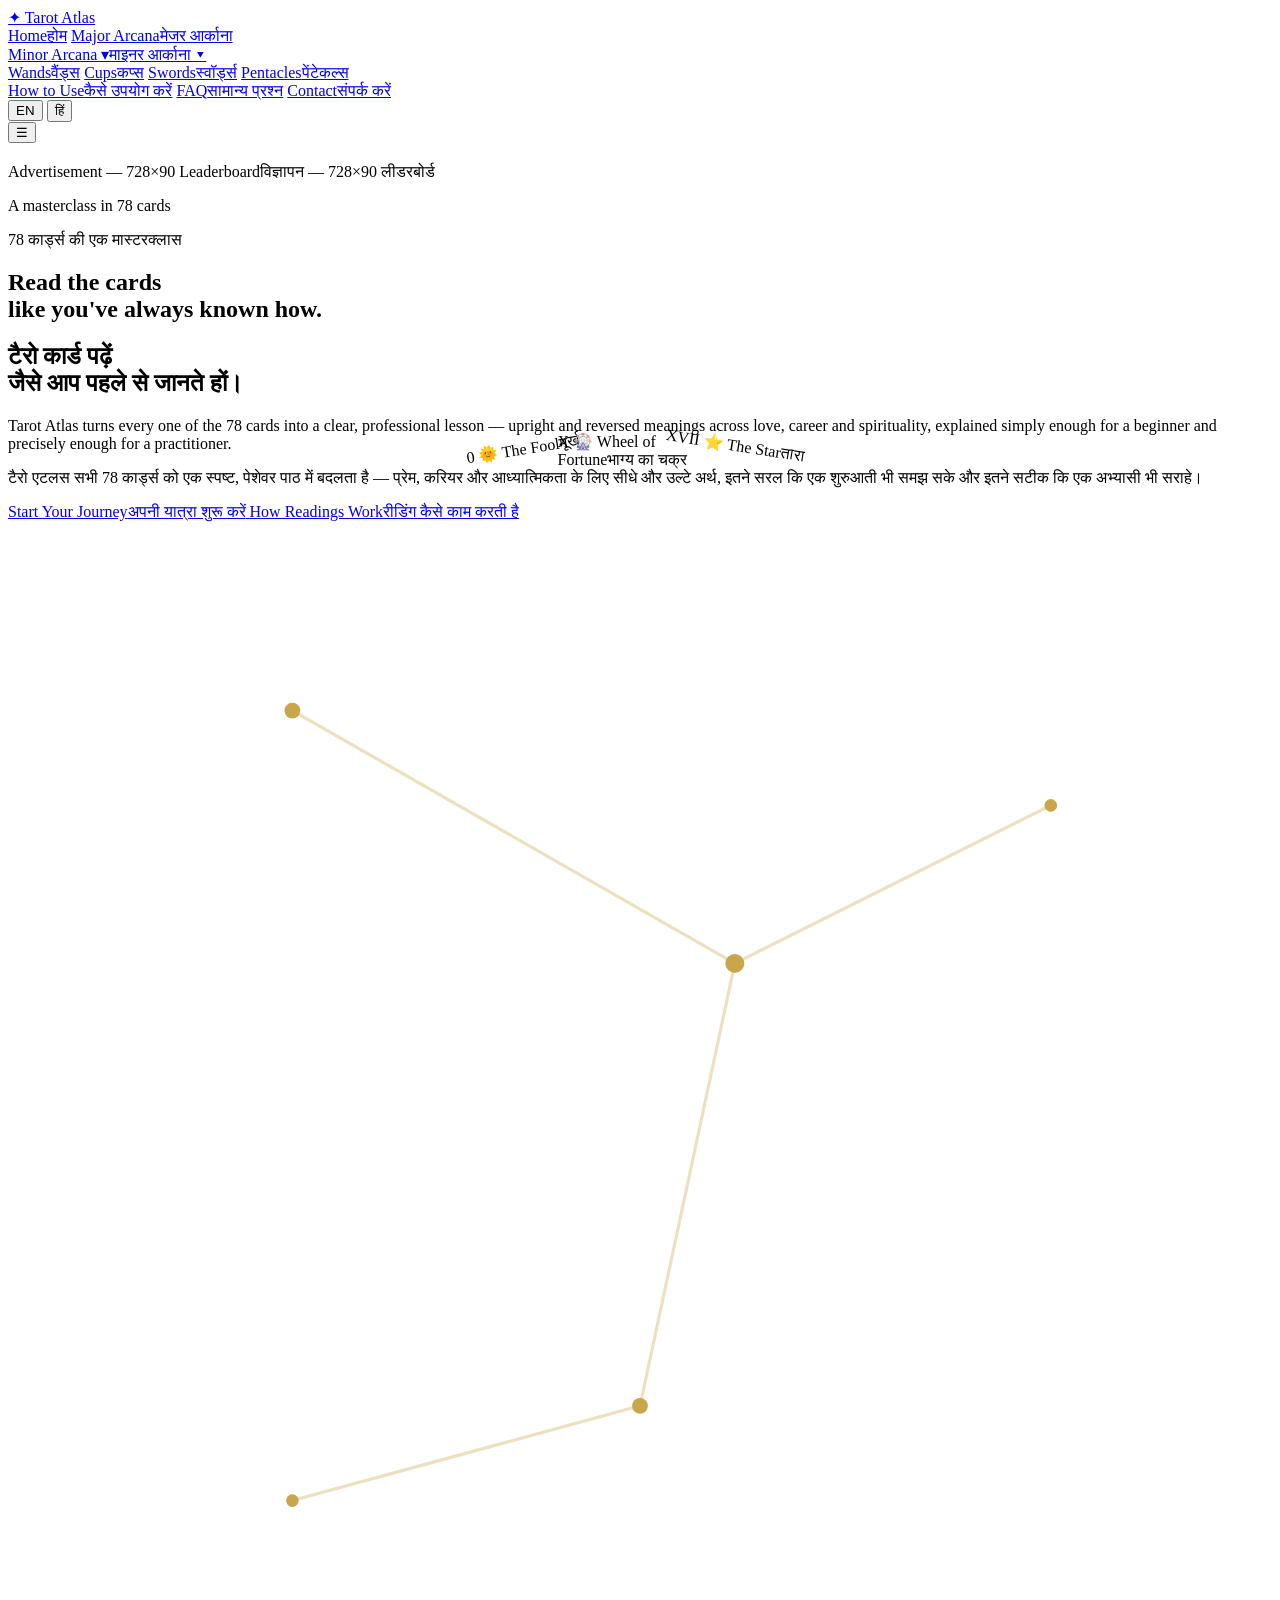
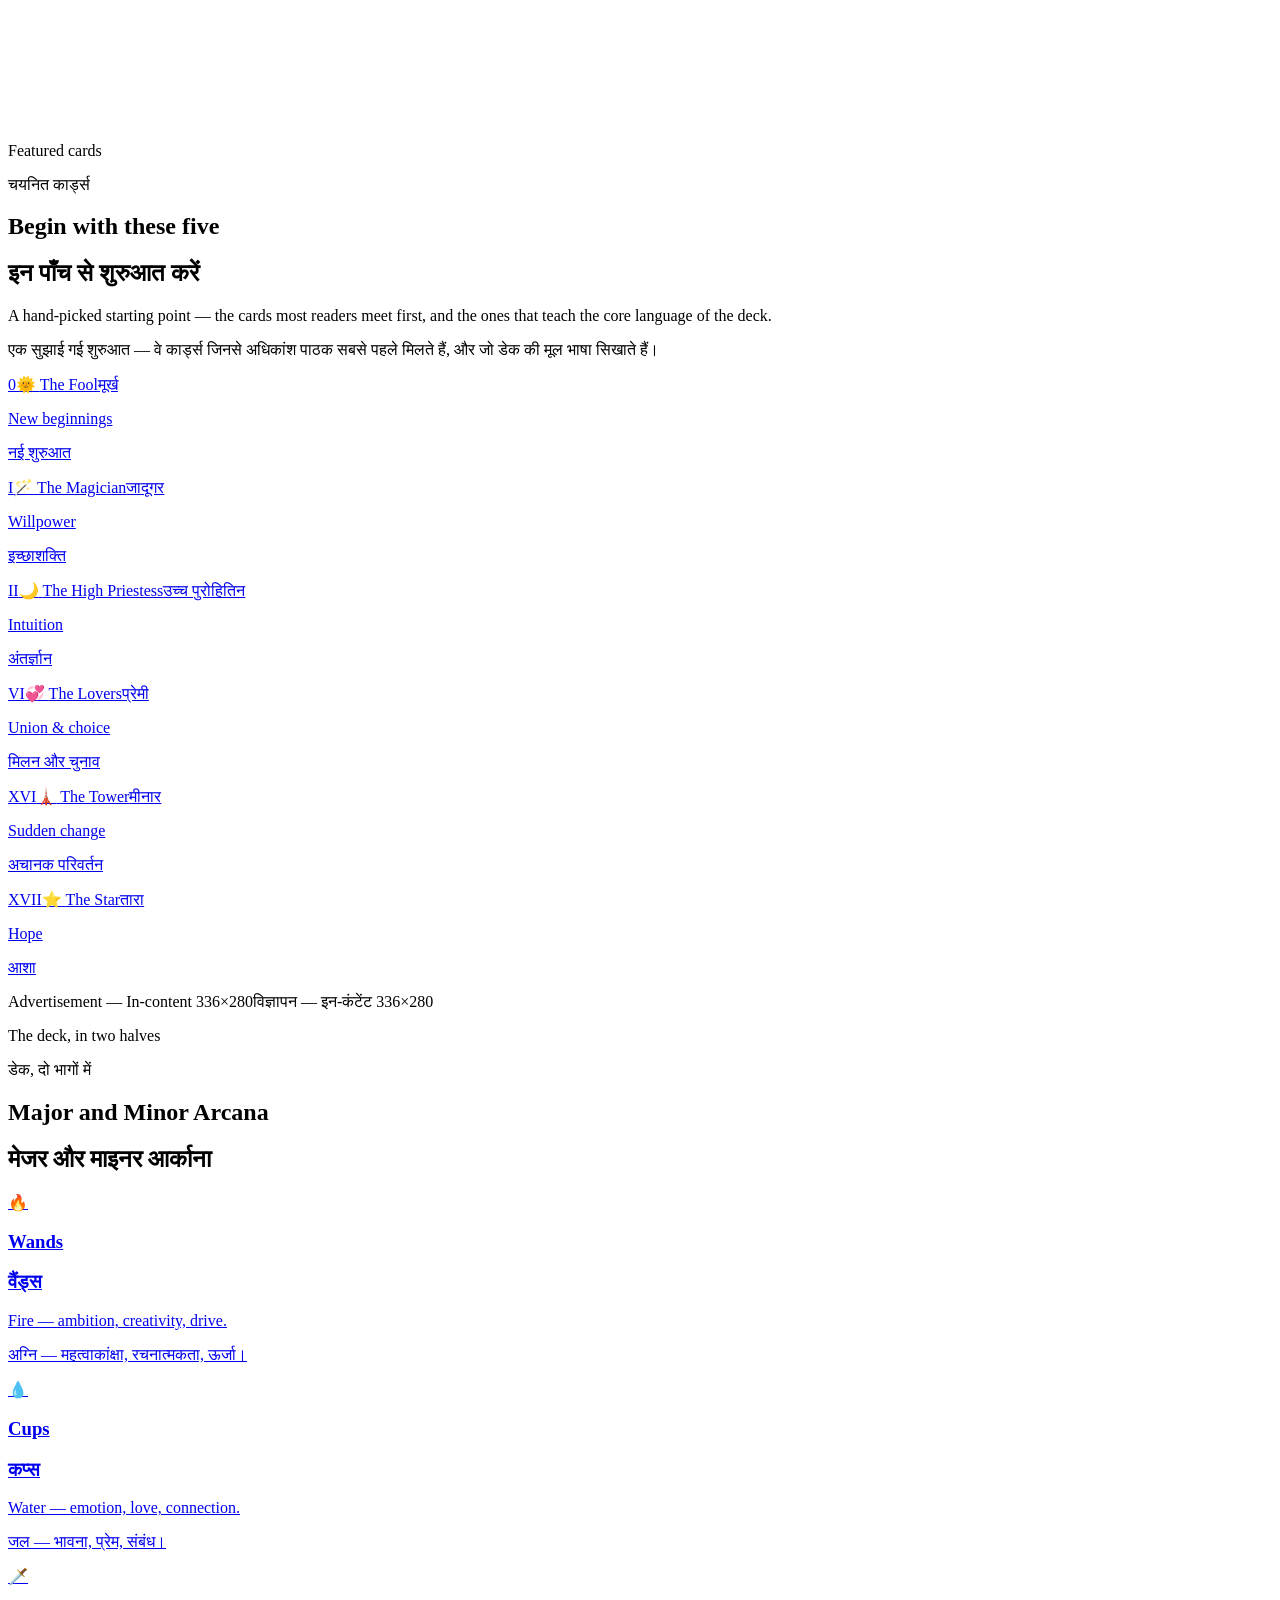
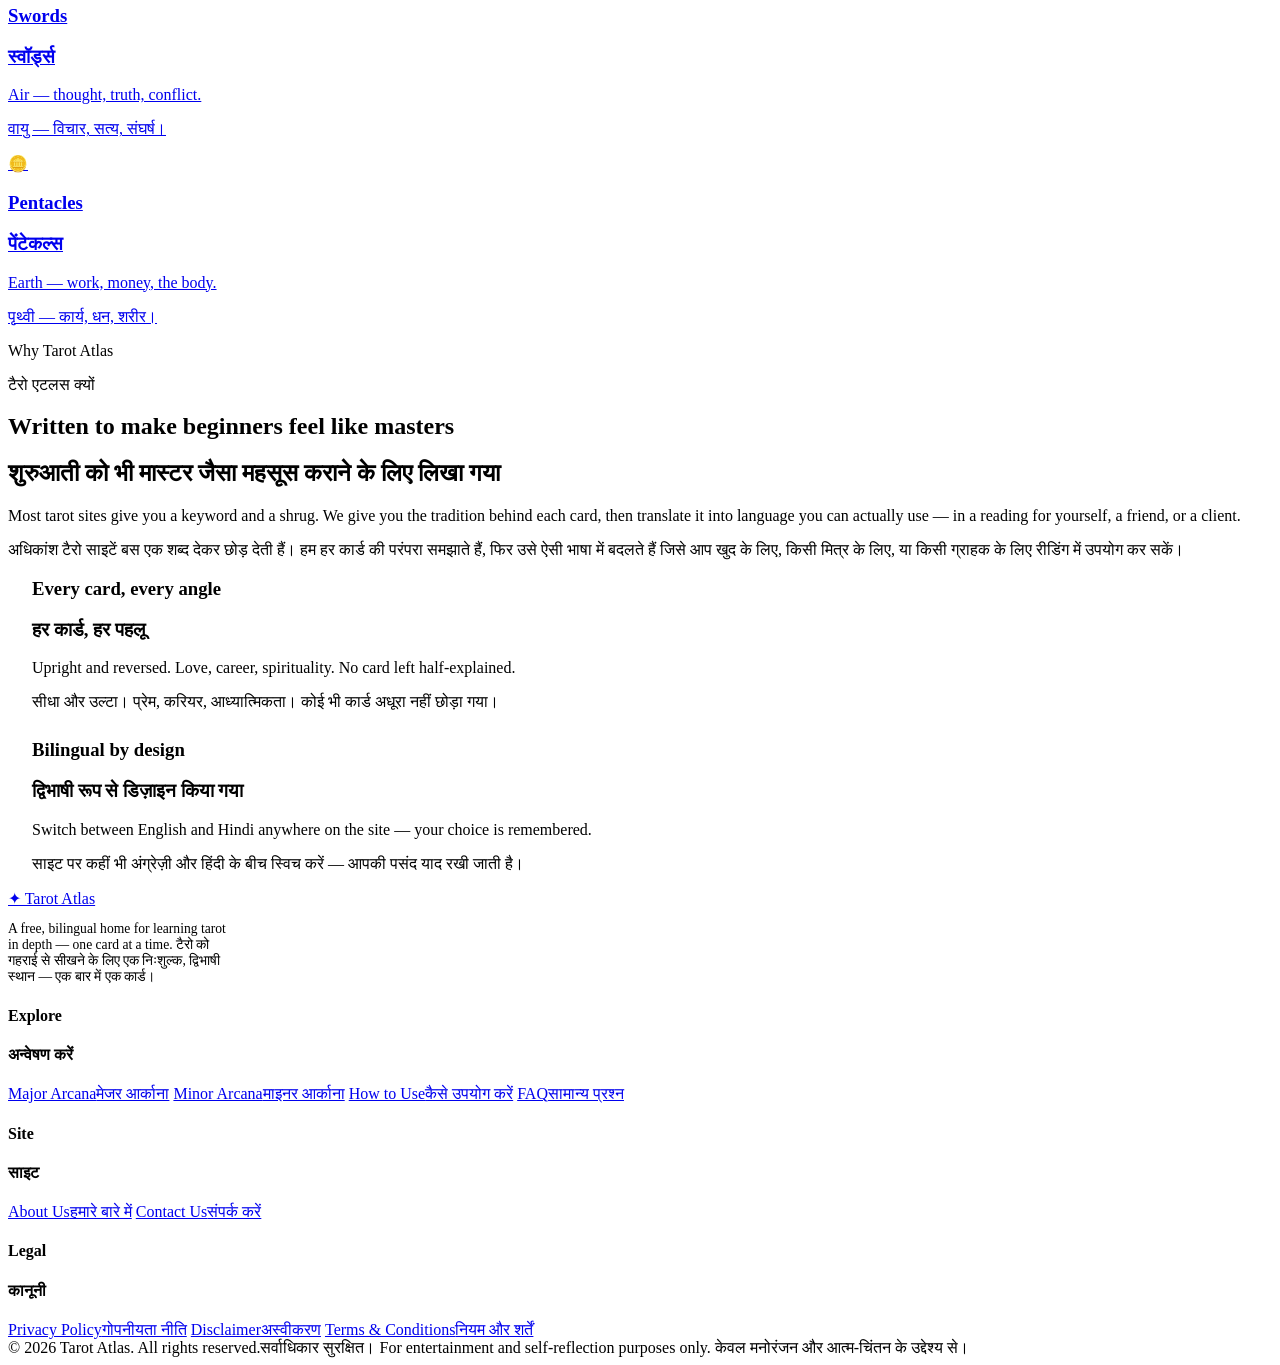
==== index.html @ 50f094c4 "Add files via upload" ====
<!DOCTYPE html>
<html lang="en">
<head>
<meta charset="UTF-8">
<meta name="viewport" content="width=device-width, initial-scale=1.0">
<title>Tarot Atlas — Learn Tarot Card Meanings, Upright &amp; Reversed | टैरो सीखें</title>
<meta name="description" content="Learn all 78 tarot cards with clear, masterclass-level meanings — upright, reversed, love, career and spirituality. Free bilingual tarot guide in English and Hindi. सभी 78 टैरो कार्ड के अर्थ हिंदी और अंग्रेज़ी में सीखें।">
<link rel="canonical" href="https://example.com/">
<meta property="og:title" content="Tarot Atlas — Learn Tarot the Masterclass Way">
<meta property="og:description" content="A free, bilingual (English/Hindi) home for learning all 78 tarot cards in depth.">
<meta property="og:type" content="website">
<link rel="stylesheet" href="css/style.css">
</head>
<body>

<header class="site-header">
  <div class="nav-row">
    <a href="index.html" class="brand"><span class="mark">✦</span> Tarot Atlas</a>
    <nav class="nav-links" id="navLinks">
      <a href="index.html" class="active" lang-en>Home</a><a href="index.html" class="active" lang-hi>होम</a>
      <a href="major-arcana.html" lang-en>Major Arcana</a><a href="major-arcana.html" lang-hi>मेजर आर्काना</a>
      <div class="dropdown">
        <a href="minor-arcana.html" lang-en>Minor Arcana ▾</a><a href="minor-arcana.html" lang-hi>माइनर आर्काना ▾</a>
        <div class="dropdown-menu">
          <a href="minor-arcana/wands.html" lang-en>Wands</a><a href="minor-arcana/wands.html" lang-hi>वैंड्स</a>
          <a href="minor-arcana/cups.html" lang-en>Cups</a><a href="minor-arcana/cups.html" lang-hi>कप्स</a>
          <a href="minor-arcana/swords.html" lang-en>Swords</a><a href="minor-arcana/swords.html" lang-hi>स्वॉर्ड्स</a>
          <a href="minor-arcana/pentacles.html" lang-en>Pentacles</a><a href="minor-arcana/pentacles.html" lang-hi>पेंटेकल्स</a>
        </div>
      </div>
      <a href="how-to-use.html" lang-en>How to Use</a><a href="how-to-use.html" lang-hi>कैसे उपयोग करें</a>
      <a href="faq.html" lang-en>FAQ</a><a href="faq.html" lang-hi>सामान्य प्रश्न</a>
      <a href="contact.html" lang-en>Contact</a><a href="contact.html" lang-hi>संपर्क करें</a>
      <div class="lang-switch">
        <button data-lang="en" type="button">EN</button>
        <button data-lang="hi" type="button">हिं</button>
      </div>
    </nav>
    <button class="hamburger" aria-label="Toggle menu" aria-expanded="false">☰</button>
  </div>
</header>

<div class="ad-slot leaderboard container" style="margin-top:20px;" aria-hidden="true">
  <span lang-en>Advertisement — 728×90 Leaderboard</span><span lang-hi>विज्ञापन — 728×90 लीडरबोर्ड</span>
</div>

<section class="hero">
  <div class="container hero-grid">
    <div>
      <p class="hero-eyebrow" lang-en>A masterclass in 78 cards</p>
      <p class="hero-eyebrow" lang-hi>78 कार्ड्स की एक मास्टरक्लास</p>
      <h1 lang-en>Read the cards<br>like you've <span class="accent">always known how.</span></h1>
      <h1 lang-hi>टैरो कार्ड पढ़ें<br><span class="accent">जैसे आप पहले से जानते हों।</span></h1>
      <p class="hero-lede" lang-en>Tarot Atlas turns every one of the 78 cards into a clear, professional lesson — upright and reversed meanings across love, career and spirituality, explained simply enough for a beginner and precisely enough for a practitioner.</p>
      <p class="hero-lede" lang-hi>टैरो एटलस सभी 78 कार्ड्स को एक स्पष्ट, पेशेवर पाठ में बदलता है — प्रेम, करियर और आध्यात्मिकता के लिए सीधे और उल्टे अर्थ, इतने सरल कि एक शुरुआती भी समझ सके और इतने सटीक कि एक अभ्यासी भी सराहे।</p>
      <div class="hero-cta-row">
        <a href="major-arcana.html" class="btn btn-solid">
          <span lang-en>Start Your Journey</span><span lang-hi>अपनी यात्रा शुरू करें</span>
        </a>
        <a href="how-to-use.html" class="btn">
          <span lang-en>How Readings Work</span><span lang-hi>रीडिंग कैसे काम करती है</span>
        </a>
      </div>
    </div>
    <div class="hero-card-fan">
      <svg viewBox="0 0 400 380" width="100%" height="100%" aria-hidden="true">
        <g stroke="#C9A64B" stroke-opacity="0.35" fill="none">
          <line x1="90" y1="60" x2="230" y2="140"/>
          <line x1="230" y1="140" x2="330" y2="90"/>
          <line x1="230" y1="140" x2="200" y2="280"/>
          <line x1="200" y1="280" x2="90" y2="310"/>
        </g>
        <g fill="#C9A64B">
          <circle cx="90" cy="60" r="2.5"/><circle cx="230" cy="140" r="3"/>
          <circle cx="330" cy="90" r="2"/><circle cx="200" cy="280" r="2.5"/>
          <circle cx="90" cy="310" r="2"/>
        </g>
      </svg>
      <div style="position:absolute; inset:0; display:flex; align-items:center; justify-content:center; gap:-20px;">
        <div class="tarot-card" style="width:150px; transform:rotate(-9deg) translateX(28px); z-index:1;">
          <span class="cardnum">0</span>
          <span class="glyph">🌞</span>
          <span class="cardname" lang-en>The Fool</span><span class="cardname" lang-hi>मूर्ख</span>
        </div>
        <div class="tarot-card" style="width:165px; z-index:2; margin: 0 -30px;">
          <span class="cardnum">X</span>
          <span class="glyph">🎡</span>
          <span class="cardname" lang-en>Wheel of Fortune</span><span class="cardname" lang-hi>भाग्य का चक्र</span>
        </div>
        <div class="tarot-card" style="width:150px; transform:rotate(9deg) translateX(-28px); z-index:1;">
          <span class="cardnum">XVII</span>
          <span class="glyph">⭐</span>
          <span class="cardname" lang-en>The Star</span><span class="cardname" lang-hi>तारा</span>
        </div>
      </div>
    </div>
  </div>
</section>

<section class="section container">
  <div class="section-head">
    <p class="eyebrow" lang-en>Featured cards</p><p class="eyebrow" lang-hi>चयनित कार्ड्स</p>
    <h2 lang-en>Begin with these five</h2>
    <h2 lang-hi>इन पाँच से शुरुआत करें</h2>
    <p lang-en>A hand-picked starting point — the cards most readers meet first, and the ones that teach the core language of the deck.</p>
    <p lang-hi>एक सुझाई गई शुरुआत — वे कार्ड्स जिनसे अधिकांश पाठक सबसे पहले मिलते हैं, और जो डेक की मूल भाषा सिखाते हैं।</p>
  </div>
  <div class="card-grid">
    <a href="major-arcana/the-fool.html" class="card-tile">
      <div class="tarot-card"><span class="cardnum">0</span><span class="glyph">🌞</span>
        <span class="cardname" lang-en>The Fool</span><span class="cardname" lang-hi>मूर्ख</span></div>
      <p class="tile-caption" lang-en>New beginnings</p><p class="tile-caption" lang-hi>नई शुरुआत</p>
    </a>
    <a href="major-arcana/the-magician.html" class="card-tile">
      <div class="tarot-card"><span class="cardnum">I</span><span class="glyph">🪄</span>
        <span class="cardname" lang-en>The Magician</span><span class="cardname" lang-hi>जादूगर</span></div>
      <p class="tile-caption" lang-en>Willpower</p><p class="tile-caption" lang-hi>इच्छाशक्ति</p>
    </a>
    <a href="major-arcana/the-high-priestess.html" class="card-tile">
      <div class="tarot-card"><span class="cardnum">II</span><span class="glyph">🌙</span>
        <span class="cardname" lang-en>The High Priestess</span><span class="cardname" lang-hi>उच्च पुरोहितिन</span></div>
      <p class="tile-caption" lang-en>Intuition</p><p class="tile-caption" lang-hi>अंतर्ज्ञान</p>
    </a>
    <a href="major-arcana/the-lovers.html" class="card-tile">
      <div class="tarot-card"><span class="cardnum">VI</span><span class="glyph">💞</span>
        <span class="cardname" lang-en>The Lovers</span><span class="cardname" lang-hi>प्रेमी</span></div>
      <p class="tile-caption" lang-en>Union &amp; choice</p><p class="tile-caption" lang-hi>मिलन और चुनाव</p>
    </a>
    <a href="major-arcana/the-tower.html" class="card-tile">
      <div class="tarot-card"><span class="cardnum">XVI</span><span class="glyph">🗼</span>
        <span class="cardname" lang-en>The Tower</span><span class="cardname" lang-hi>मीनार</span></div>
      <p class="tile-caption" lang-en>Sudden change</p><p class="tile-caption" lang-hi>अचानक परिवर्तन</p>
    </a>
    <a href="major-arcana/the-star.html" class="card-tile">
      <div class="tarot-card"><span class="cardnum">XVII</span><span class="glyph">⭐</span>
        <span class="cardname" lang-en>The Star</span><span class="cardname" lang-hi>तारा</span></div>
      <p class="tile-caption" lang-en>Hope</p><p class="tile-caption" lang-hi>आशा</p>
    </a>
  </div>
</section>

<div class="ad-slot in-content container" aria-hidden="true">
  <span lang-en>Advertisement — In-content 336×280</span><span lang-hi>विज्ञापन — इन-कंटेंट 336×280</span>
</div>

<section class="section container">
  <div class="section-head">
    <p class="eyebrow" lang-en>The deck, in two halves</p><p class="eyebrow" lang-hi>डेक, दो भागों में</p>
    <h2 lang-en>Major and Minor Arcana</h2>
    <h2 lang-hi>मेजर और माइनर आर्काना</h2>
  </div>
  <div class="suit-grid">
    <a class="suit-panel" href="minor-arcana/wands.html">
      <div class="suit-glyph">🔥</div>
      <h3 lang-en>Wands</h3><h3 lang-hi>वैंड्स</h3>
      <p lang-en>Fire — ambition, creativity, drive.</p><p lang-hi>अग्नि — महत्वाकांक्षा, रचनात्मकता, ऊर्जा।</p>
    </a>
    <a class="suit-panel" href="minor-arcana/cups.html">
      <div class="suit-glyph">💧</div>
      <h3 lang-en>Cups</h3><h3 lang-hi>कप्स</h3>
      <p lang-en>Water — emotion, love, connection.</p><p lang-hi>जल — भावना, प्रेम, संबंध।</p>
    </a>
    <a class="suit-panel" href="minor-arcana/swords.html">
      <div class="suit-glyph">🗡️</div>
      <h3 lang-en>Swords</h3><h3 lang-hi>स्वॉर्ड्स</h3>
      <p lang-en>Air — thought, truth, conflict.</p><p lang-hi>वायु — विचार, सत्य, संघर्ष।</p>
    </a>
    <a class="suit-panel" href="minor-arcana/pentacles.html">
      <div class="suit-glyph">🪙</div>
      <h3 lang-en>Pentacles</h3><h3 lang-hi>पेंटेकल्स</h3>
      <p lang-en>Earth — work, money, the body.</p><p lang-hi>पृथ्वी — कार्य, धन, शरीर।</p>
    </a>
  </div>
</section>

<section class="section container" style="border-top:1px solid var(--line-hair);">
  <div class="hero-grid" style="grid-template-columns: 1fr 1fr; align-items:start; gap:60px;">
    <div>
      <p class="eyebrow" lang-en>Why Tarot Atlas</p><p class="eyebrow" lang-hi>टैरो एटलस क्यों</p>
      <h2 lang-en>Written to make beginners feel like masters</h2>
      <h2 lang-hi>शुरुआती को भी मास्टर जैसा महसूस कराने के लिए लिखा गया</h2>
      <p lang-en>Most tarot sites give you a keyword and a shrug. We give you the tradition behind each card, then translate it into language you can actually use — in a reading for yourself, a friend, or a client.</p>
      <p lang-hi>अधिकांश टैरो साइटें बस एक शब्द देकर छोड़ देती हैं। हम हर कार्ड की परंपरा समझाते हैं, फिर उसे ऐसी भाषा में बदलते हैं जिसे आप खुद के लिए, किसी मित्र के लिए, या किसी ग्राहक के लिए रीडिंग में उपयोग कर सकें।</p>
    </div>
    <div>
      <div style="border-left:1px solid var(--line-hair-bright); padding-left:24px; margin-bottom:28px;">
        <h3 lang-en>Every card, every angle</h3><h3 lang-hi>हर कार्ड, हर पहलू</h3>
        <p lang-en>Upright and reversed. Love, career, spirituality. No card left half-explained.</p>
        <p lang-hi>सीधा और उल्टा। प्रेम, करियर, आध्यात्मिकता। कोई भी कार्ड अधूरा नहीं छोड़ा गया।</p>
      </div>
      <div style="border-left:1px solid var(--line-hair-bright); padding-left:24px;">
        <h3 lang-en>Bilingual by design</h3><h3 lang-hi>द्विभाषी रूप से डिज़ाइन किया गया</h3>
        <p lang-en>Switch between English and Hindi anywhere on the site — your choice is remembered.</p>
        <p lang-hi>साइट पर कहीं भी अंग्रेज़ी और हिंदी के बीच स्विच करें — आपकी पसंद याद रखी जाती है।</p>
      </div>
    </div>
  </div>
</section>

<footer class="site-footer">
  <div class="container">
    <div class="footer-grid">
      <div class="footer-col">
        <a href="index.html" class="brand" style="margin-bottom:14px;"><span class="mark">✦</span> Tarot Atlas</a>
        <p style="font-size:0.85rem; max-width:34ch;">
          <span lang-en>A free, bilingual home for learning tarot in depth — one card at a time.</span>
          <span lang-hi>टैरो को गहराई से सीखने के लिए एक निःशुल्क, द्विभाषी स्थान — एक बार में एक कार्ड।</span>
        </p>
      </div>
      <div class="footer-col">
        <h4 lang-en>Explore</h4><h4 lang-hi>अन्वेषण करें</h4>
        <a href="major-arcana.html" lang-en>Major Arcana</a><a href="major-arcana.html" lang-hi>मेजर आर्काना</a>
        <a href="minor-arcana.html" lang-en>Minor Arcana</a><a href="minor-arcana.html" lang-hi>माइनर आर्काना</a>
        <a href="how-to-use.html" lang-en>How to Use</a><a href="how-to-use.html" lang-hi>कैसे उपयोग करें</a>
        <a href="faq.html" lang-en>FAQ</a><a href="faq.html" lang-hi>सामान्य प्रश्न</a>
      </div>
      <div class="footer-col">
        <h4 lang-en>Site</h4><h4 lang-hi>साइट</h4>
        <a href="about.html" lang-en>About Us</a><a href="about.html" lang-hi>हमारे बारे में</a>
        <a href="contact.html" lang-en>Contact Us</a><a href="contact.html" lang-hi>संपर्क करें</a>
      </div>
      <div class="footer-col">
        <h4 lang-en>Legal</h4><h4 lang-hi>कानूनी</h4>
        <a href="privacy-policy.html" lang-en>Privacy Policy</a><a href="privacy-policy.html" lang-hi>गोपनीयता नीति</a>
        <a href="disclaimer.html" lang-en>Disclaimer</a><a href="disclaimer.html" lang-hi>अस्वीकरण</a>
        <a href="terms.html" lang-en>Terms &amp; Conditions</a><a href="terms.html" lang-hi>नियम और शर्तें</a>
      </div>
    </div>
    <div class="footer-bottom">
      <span>© 2026 Tarot Atlas. <span lang-en>All rights reserved.</span><span lang-hi>सर्वाधिकार सुरक्षित।</span></span>
      <span lang-en>For entertainment and self-reflection purposes only.</span>
      <span lang-hi>केवल मनोरंजन और आत्म-चिंतन के उद्देश्य से।</span>
    </div>
  </div>
</footer>

<script src="js/script.js"></script>
</body>
</html>
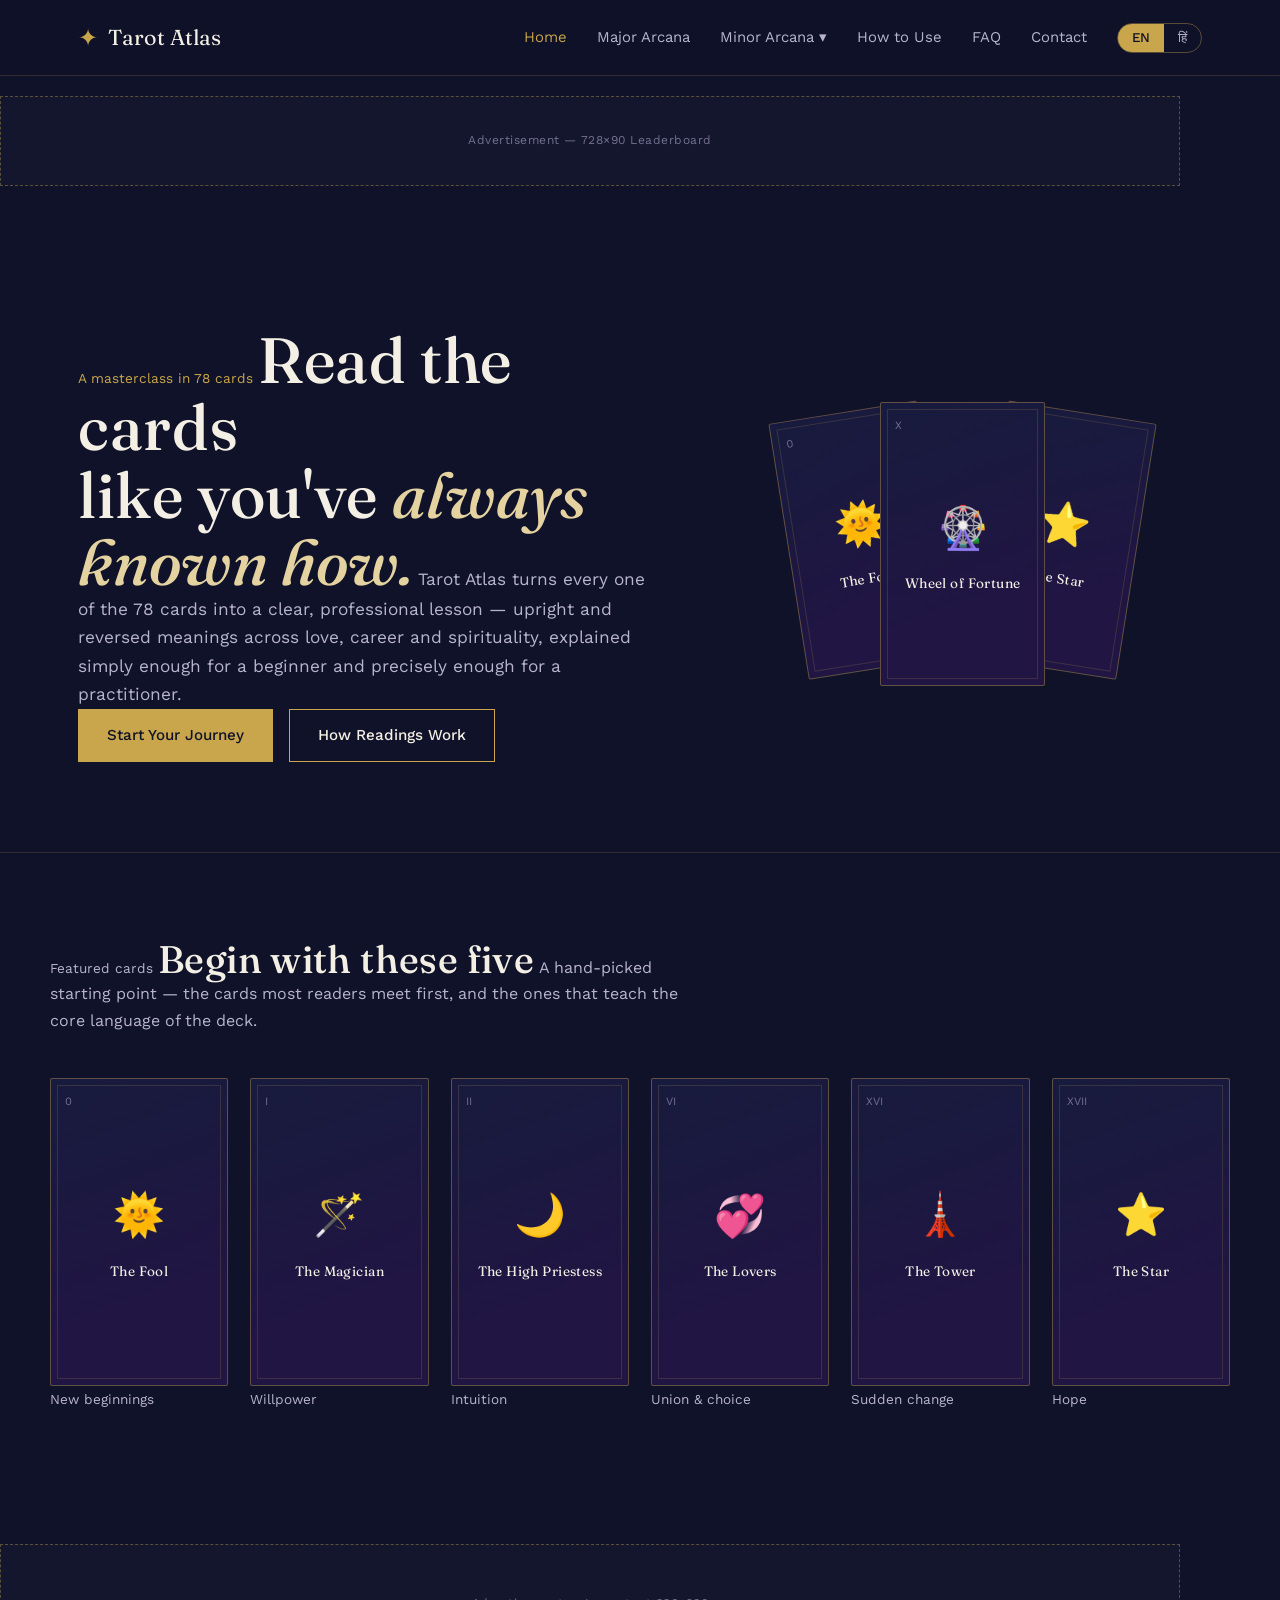
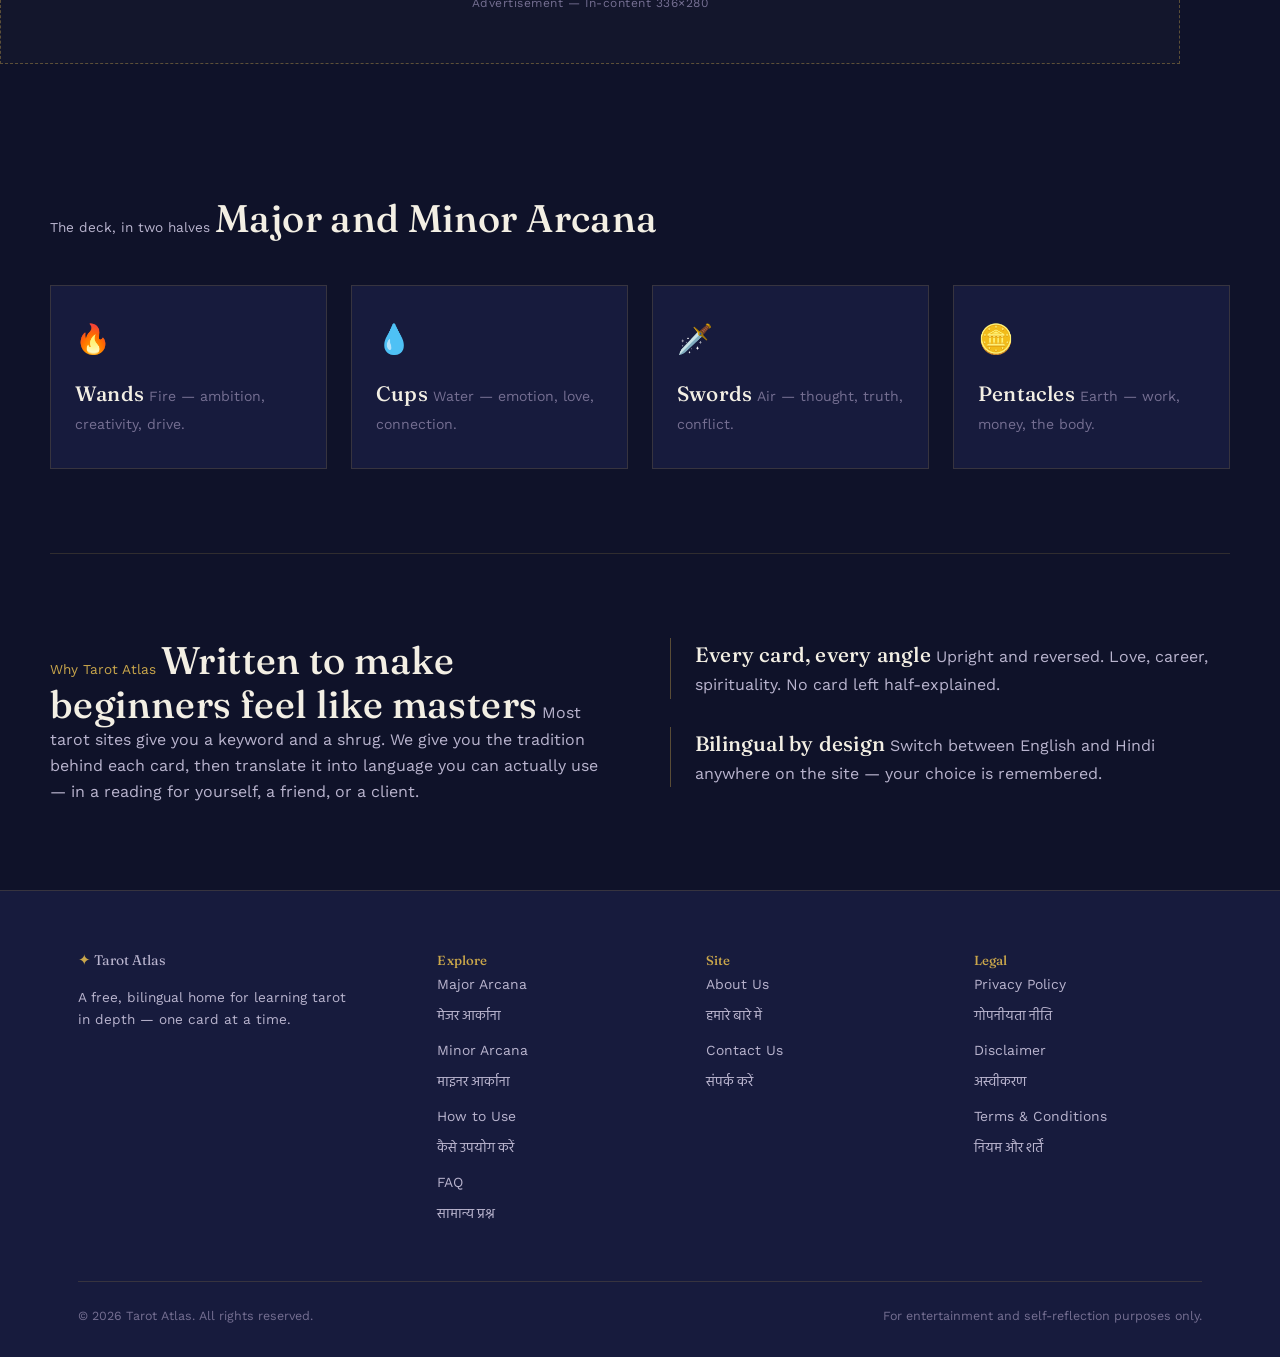
==== commit 482b5c45: "Add files via upload" ====
--- a/index.html
+++ b/index.html
@@ -10,6 +10,10 @@
 <meta property="og:description" content="A free, bilingual (English/Hindi) home for learning all 78 tarot cards in depth.">
 <meta property="og:type" content="website">
 <link rel="stylesheet" href="css/style.css">
+<link rel="manifest" href="/manifest.json">
+<meta name="theme-color" content="#0F1229">
+<link rel="icon" type="image/png" href="/icons/icon-192.png">
+<link rel="apple-touch-icon" href="/icons/apple-touch-icon.png">
 </head>
 <body>
 
--- a/css/style.css
+++ b/css/style.css
@@ -0,0 +1,314 @@
+/* =========================================================
+   TAROT ATLAS — Design System
+   A mystical-professional identity built around a single
+   idea: the "star chart" — thin constellation lines connecting
+   fixed points, echoing how tarot connects card to card in a
+   spread. That motif is the one bold move; everything else
+   stays quiet and disciplined around it.
+   ========================================================= */
+
+@import url('https://fonts.googleapis.com/css2?family=Fraunces:ital,opsz,wght@0,9..144,300;0,9..144,500;0,9..144,600;1,9..144,500&family=Work+Sans:wght@300;400;500;600&family=Hind:wght@300;400;500;600&family=Baloo+2:wght@500;600;700&display=swap');
+
+:root{
+  /* --- Color: named, deliberate --- */
+  --ink-void:        #0F1229;   /* near-black indigo, page background */
+  --ink-deep:         #171B3D;  /* panel background, one step up from void */
+  --ink-plum:         #4B2E6B;  /* secondary accent, muted violet */
+  --gold-leaf:        #C9A64B;  /* primary accent — desaturated gold, not neon */
+  --gold-soft:        #E4D3A0;  /* gold for text-on-dark, hover states */
+  --parchment:         #F3EFE4; /* off-white, used sparingly for high-contrast panels */
+  --mist:               #B9B4CE; /* muted lavender-grey body text on dark */
+  --mist-dim:           #756F92; /* de-emphasized text, captions */
+  --line-hair:          rgba(201,166,75,0.18); /* hairline dividers */
+  --line-hair-bright:   rgba(201,166,75,0.4);
+
+  --font-display: 'Fraunces', Georgia, serif;
+  --font-body:    'Work Sans', -apple-system, sans-serif;
+  --font-display-hi: 'Baloo 2', 'Fraunces', serif;
+  --font-body-hi: 'Hind', 'Work Sans', sans-serif;
+
+  --radius-card: 2px;
+  --max-w: 1180px;
+}
+
+*{ box-sizing: border-box; }
+html{ scroll-behavior: smooth; }
+body{
+  margin:0;
+  background: var(--ink-void);
+  color: var(--mist);
+  font-family: var(--font-body);
+  font-weight: 400;
+  line-height: 1.65;
+  -webkit-font-smoothing: antialiased;
+}
+
+/* Language handling: default document language is English.
+   Elements carry both an English and Hindi version; JS toggles
+   a class on <html> and CSS shows/hides accordingly, and swaps
+   the active font stack so Devanagari renders with proper
+   proportions instead of being squeezed into a Latin serif. */
+[lang-en]{ display:inline; }
+[lang-hi]{ display:none; }
+html.lang-hi [lang-en]{ display:none; }
+html.lang-hi [lang-hi]{ display:inline; }
+html.lang-hi [lang-hi].block{ display:block; }
+html.lang-hi body{ font-family: var(--font-body-hi); }
+html.lang-hi h1, html.lang-hi h2, html.lang-hi h3,
+html.lang-hi .display{ font-family: var(--font-display-hi); }
+
+[lang-hi]{ font-family: var(--font-body-hi); }
+
+a{ color: inherit; text-decoration: none; }
+img{ max-width:100%; display:block; }
+.container{ max-width: var(--max-w); margin: 0 auto; padding: 0 28px; }
+
+h1,h2,h3,h4{
+  font-family: var(--font-display);
+  font-weight: 500;
+  color: var(--parchment);
+  margin: 0 0 0.5em;
+  letter-spacing: 0.01em;
+}
+h1{ font-size: clamp(2.4rem, 5vw, 4.2rem); font-weight: 500; line-height: 1.05; }
+h2{ font-size: clamp(1.7rem, 3vw, 2.5rem); line-height: 1.15; }
+h3{ font-size: 1.3rem; }
+p{ max-width: 62ch; }
+p.wide{ max-width: none; }
+
+/* --- Constellation motif (SVG background, used sparingly) --- */
+.constellation-bg{
+  position: absolute; inset:0; overflow:hidden; pointer-events:none;
+  opacity: 0.5;
+}
+
+/* --- Header / nav --- */
+.site-header{
+  position: sticky; top:0; z-index: 50;
+  background: rgba(15,18,41,0.86);
+  backdrop-filter: blur(10px);
+  border-bottom: 1px solid var(--line-hair);
+}
+.nav-row{
+  display:flex; align-items:center; justify-content:space-between;
+  padding: 18px 28px; max-width: var(--max-w); margin:0 auto;
+}
+.brand{
+  font-family: var(--font-display); font-size: 1.35rem; color: var(--parchment);
+  display:flex; align-items:center; gap:10px;
+}
+.brand .mark{ color: var(--gold-leaf); font-size:1.1em; }
+.nav-links{ display:flex; gap: 30px; align-items:center; }
+.nav-links a{
+  font-size: 0.93rem; color: var(--mist); position:relative; padding: 4px 0;
+  transition: color .2s ease;
+}
+.nav-links a:hover{ color: var(--gold-soft); }
+.nav-links a.active{ color: var(--gold-leaf); }
+.nav-links .dropdown{ position:relative; }
+.dropdown-menu{
+  position:absolute; top: 130%; left:0; min-width: 190px;
+  background: var(--ink-deep); border: 1px solid var(--line-hair);
+  padding: 8px 0; opacity:0; visibility:hidden; transform: translateY(-6px);
+  transition: all .18s ease;
+}
+.dropdown:hover .dropdown-menu, .dropdown:focus-within .dropdown-menu{
+  opacity:1; visibility:visible; transform:translateY(0);
+}
+.dropdown-menu a{ display:block; padding: 9px 18px; font-size: .88rem; }
+.dropdown-menu a:hover{ background: rgba(201,166,75,0.08); }
+
+.lang-switch{
+  display:flex; border: 1px solid var(--line-hair-bright); border-radius: 20px;
+  overflow:hidden; font-size: 0.78rem;
+}
+.lang-switch button{
+  background:none; border:none; color: var(--mist); padding: 6px 14px;
+  cursor:pointer; font-family: var(--font-body); font-weight:500;
+  transition: all .2s ease;
+}
+.lang-switch button.on{ background: var(--gold-leaf); color: var(--ink-void); }
+
+.hamburger{ display:none; background:none; border:none; color:var(--parchment); font-size:1.6rem; cursor:pointer; }
+
+@media (max-width: 860px){
+  .nav-links{
+    position:fixed; inset: 68px 0 0 0; background: var(--ink-void);
+    flex-direction:column; padding: 30px 28px; gap: 22px;
+    transform: translateX(100%); transition: transform .25s ease;
+  }
+  .nav-links.open{ transform: translateX(0); }
+  .dropdown-menu{ position:static; opacity:1; visibility:visible; transform:none; display:none; background:none; border:none; padding-left: 12px;}
+  .dropdown.open .dropdown-menu{ display:block; }
+  .hamburger{ display:block; }
+}
+
+/* --- Buttons --- */
+.btn{
+  display:inline-flex; align-items:center; gap:10px;
+  padding: 13px 28px; font-family: var(--font-body); font-weight:500;
+  font-size: 0.95rem; border: 1px solid var(--gold-leaf); color: var(--parchment);
+  background: transparent; cursor:pointer; transition: all .25s ease;
+}
+.btn:hover{ background: var(--gold-leaf); color: var(--ink-void); }
+.btn-solid{ background: var(--gold-leaf); color: var(--ink-void); }
+.btn-solid:hover{ background: var(--gold-soft); border-color: var(--gold-soft); }
+
+/* --- Hero --- */
+.hero{
+  position:relative; padding: 100px 0 90px; overflow:hidden;
+  border-bottom: 1px solid var(--line-hair);
+}
+.hero-grid{
+  display:grid; grid-template-columns: 1.1fr 0.9fr; gap: 60px; align-items:center;
+  position:relative; z-index:2;
+}
+.hero-eyebrow{ color: var(--gold-leaf); font-size: 0.85rem; margin-bottom: 18px; }
+.hero h1 .accent{ font-style: italic; color: var(--gold-soft); }
+.hero-lede{ color: var(--mist); font-size: 1.08rem; margin: 22px 0 34px; }
+.hero-cta-row{ display:flex; gap: 16px; flex-wrap:wrap; }
+.hero-card-fan{ position:relative; height: 380px; }
+@media (max-width: 900px){
+  .hero-grid{ grid-template-columns: 1fr; }
+  .hero-card-fan{ height: 260px; order:-1; }
+}
+
+/* --- Tarot card visual (used across hero, grids, and card pages) --- */
+.tarot-card{
+  aspect-ratio: 2 / 3.45;
+  background: linear-gradient(160deg, var(--ink-deep), #201543 70%);
+  border: 1px solid var(--line-hair-bright);
+  border-radius: var(--radius-card);
+  position:relative; overflow:hidden;
+  display:flex; flex-direction:column; align-items:center; justify-content:center;
+  padding: 14px;
+}
+.tarot-card::before{
+  content:''; position:absolute; inset:6px; border: 1px solid var(--line-hair);
+}
+.tarot-card .glyph{ font-size: 2.6rem; color: var(--gold-leaf); }
+.tarot-card .cardname{
+  font-family: var(--font-display); color: var(--parchment); font-size: 0.85rem;
+  text-align:center; margin-top: 10px; letter-spacing: 0.03em;
+}
+.tarot-card .cardnum{ position:absolute; top:14px; left:14px; font-size:.7rem; color:var(--mist-dim); }
+
+/* --- Section shell --- */
+.section{ padding: 84px 0; }
+.section-head{ margin-bottom: 44px; max-width: 640px; }
+.section-head p{ color: var(--mist); }
+.divider{ height:1px; background: var(--line-hair); border:none; margin: 0; }
+
+/* --- Featured card grid --- */
+.card-grid{
+  display:grid; grid-template-columns: repeat(auto-fill, minmax(150px,1fr)); gap: 22px;
+}
+.card-tile{ cursor:pointer; }
+.card-tile .tarot-card{ transition: transform .35s ease, border-color .35s ease; }
+.card-tile:hover .tarot-card{ transform: translateY(-6px); border-color: var(--gold-leaf); }
+.card-tile .tile-caption{
+  margin-top: 12px; font-size: 0.85rem; color: var(--mist); text-align:center;
+}
+
+/* --- Suit grid (Minor Arcana overview) --- */
+.suit-grid{ display:grid; grid-template-columns: repeat(4,1fr); gap: 24px; }
+@media (max-width: 760px){ .suit-grid{ grid-template-columns: repeat(2,1fr); } }
+.suit-panel{
+  border: 1px solid var(--line-hair); padding: 30px 24px; position:relative;
+  background: var(--ink-deep);
+}
+.suit-panel .suit-glyph{ font-size: 1.8rem; color: var(--gold-leaf); margin-bottom: 14px; }
+.suit-panel h3{ margin-bottom: 6px; }
+.suit-panel p{ font-size: 0.88rem; color: var(--mist-dim); }
+
+/* --- Ad slots: clearly labelled, boxed, non-intrusive --- */
+.ad-slot{
+  border: 1px dashed var(--line-hair-bright);
+  color: var(--mist-dim); font-size: 0.75rem;
+  display:flex; align-items:center; justify-content:center;
+  text-align:center; padding: 18px; letter-spacing:0.04em;
+  background: rgba(255,255,255,0.015);
+}
+.ad-slot.leaderboard{ min-height: 90px; margin: 0 0 40px; }
+.ad-slot.in-content{ min-height: 120px; margin: 48px 0; }
+.ad-slot.sidebar{ min-height: 250px; }
+
+/* --- Two-column content + sidebar (card page, article pages) --- */
+.content-layout{ display:grid; grid-template-columns: 1fr 300px; gap: 56px; align-items:start; }
+@media (max-width: 940px){ .content-layout{ grid-template-columns: 1fr; } }
+.sidebar-stack{ display:flex; flex-direction:column; gap: 28px; position:sticky; top: 100px; }
+
+/* --- Meaning blocks (card detail page) --- */
+.meaning-block{ margin-bottom: 46px; }
+.meaning-tag{
+  display:inline-block; font-size: 0.78rem; color: var(--gold-leaf);
+  border: 1px solid var(--line-hair-bright); padding: 4px 12px; margin-bottom: 18px;
+}
+.keyword-row{ display:flex; flex-wrap:wrap; gap: 10px; margin-bottom: 24px; }
+.keyword-row span{
+  font-size: 0.82rem; color: var(--mist); border-bottom: 1px solid var(--line-hair-bright);
+  padding-bottom: 2px;
+}
+.aspect-grid{ display:grid; grid-template-columns: repeat(3,1fr); gap: 28px; margin-top: 28px; }
+@media (max-width: 760px){ .aspect-grid{ grid-template-columns: 1fr; } }
+.aspect-grid h4{ font-size: 0.95rem; color: var(--gold-soft); margin-bottom: 8px; }
+.aspect-grid p{ font-size: 0.92rem; }
+
+/* --- FAQ accordion --- */
+.faq-item{ border-bottom: 1px solid var(--line-hair); }
+.faq-q{
+  width:100%; text-align:left; background:none; border:none; cursor:pointer;
+  padding: 24px 0; display:flex; justify-content:space-between; align-items:center;
+  color: var(--parchment); font-family: var(--font-display); font-size: 1.1rem;
+  gap: 20px;
+}
+.faq-q .icon{ color: var(--gold-leaf); font-size: 1.3rem; flex-shrink:0; transition: transform .25s ease; }
+.faq-item.open .faq-q .icon{ transform: rotate(45deg); }
+.faq-a{ max-height:0; overflow:hidden; transition: max-height .35s ease; }
+.faq-item.open .faq-a{ max-height: 900px; }
+.faq-a-inner{ padding: 0 0 26px; color: var(--mist); font-size: 0.96rem; }
+
+/* --- Steps (How to Use) --- */
+.step-list{ display:flex; flex-direction:column; gap:0; }
+.step{
+  display:grid; grid-template-columns: 60px 1fr; gap: 24px; padding: 34px 0;
+  border-top: 1px solid var(--line-hair);
+}
+.step:last-child{ border-bottom: 1px solid var(--line-hair); }
+.step .step-num{ font-family: var(--font-display); font-size: 1.6rem; color: var(--gold-leaf); }
+
+/* --- Forms --- */
+.form-grid{ display:grid; gap: 18px; max-width: 560px; }
+.form-grid label{ display:block; font-size:0.85rem; color: var(--mist); margin-bottom: 6px; }
+.form-grid input, .form-grid textarea{
+  width:100%; background: var(--ink-deep); border: 1px solid var(--line-hair-bright);
+  color: var(--parchment); padding: 12px 14px; font-family: var(--font-body); font-size: 0.95rem;
+}
+.form-grid input:focus, .form-grid textarea:focus{ outline: 2px solid var(--gold-leaf); outline-offset:1px; }
+
+/* --- Footer --- */
+.site-footer{ border-top: 1px solid var(--line-hair); padding: 56px 0 30px; background: var(--ink-deep); }
+.footer-grid{ display:grid; grid-template-columns: 1.4fr repeat(3, 1fr); gap: 40px; margin-bottom: 44px; }
+@media (max-width: 760px){ .footer-grid{ grid-template-columns: 1fr 1fr; } }
+.footer-col h4{ font-size: 0.82rem; color: var(--gold-leaf); margin-bottom: 16px; font-weight:500; }
+.footer-col a{ display:block; font-size: 0.87rem; color: var(--mist); margin-bottom: 10px; }
+.footer-col a:hover{ color: var(--gold-soft); }
+.footer-bottom{ display:flex; justify-content:space-between; flex-wrap:wrap; gap:12px; font-size: 0.78rem; color: var(--mist-dim); border-top:1px solid var(--line-hair); padding-top: 24px; }
+
+/* --- Breadcrumb --- */
+.breadcrumb{ font-size: 0.8rem; color: var(--mist-dim); margin-bottom: 20px; }
+.breadcrumb a:hover{ color: var(--gold-soft); }
+
+/* --- Accessibility: visible focus, reduced motion --- */
+a:focus-visible, button:focus-visible, input:focus-visible, textarea:focus-visible{
+  outline: 2px solid var(--gold-leaf); outline-offset: 2px;
+}
+@media (prefers-reduced-motion: reduce){
+  *{ animation: none !important; transition: none !important; }
+}
+
+.eyebrow{ color: var(--gold-leaf); font-size:0.85rem; margin-bottom:14px; }
+.legal-body h2{ margin-top: 44px; }
+.legal-body p, .legal-body li{ color: var(--mist); max-width: 74ch; }
+.legal-body ul{ padding-left: 22px; }
+.updated-date{ color: var(--mist-dim); font-size: 0.82rem; margin-bottom: 40px; }
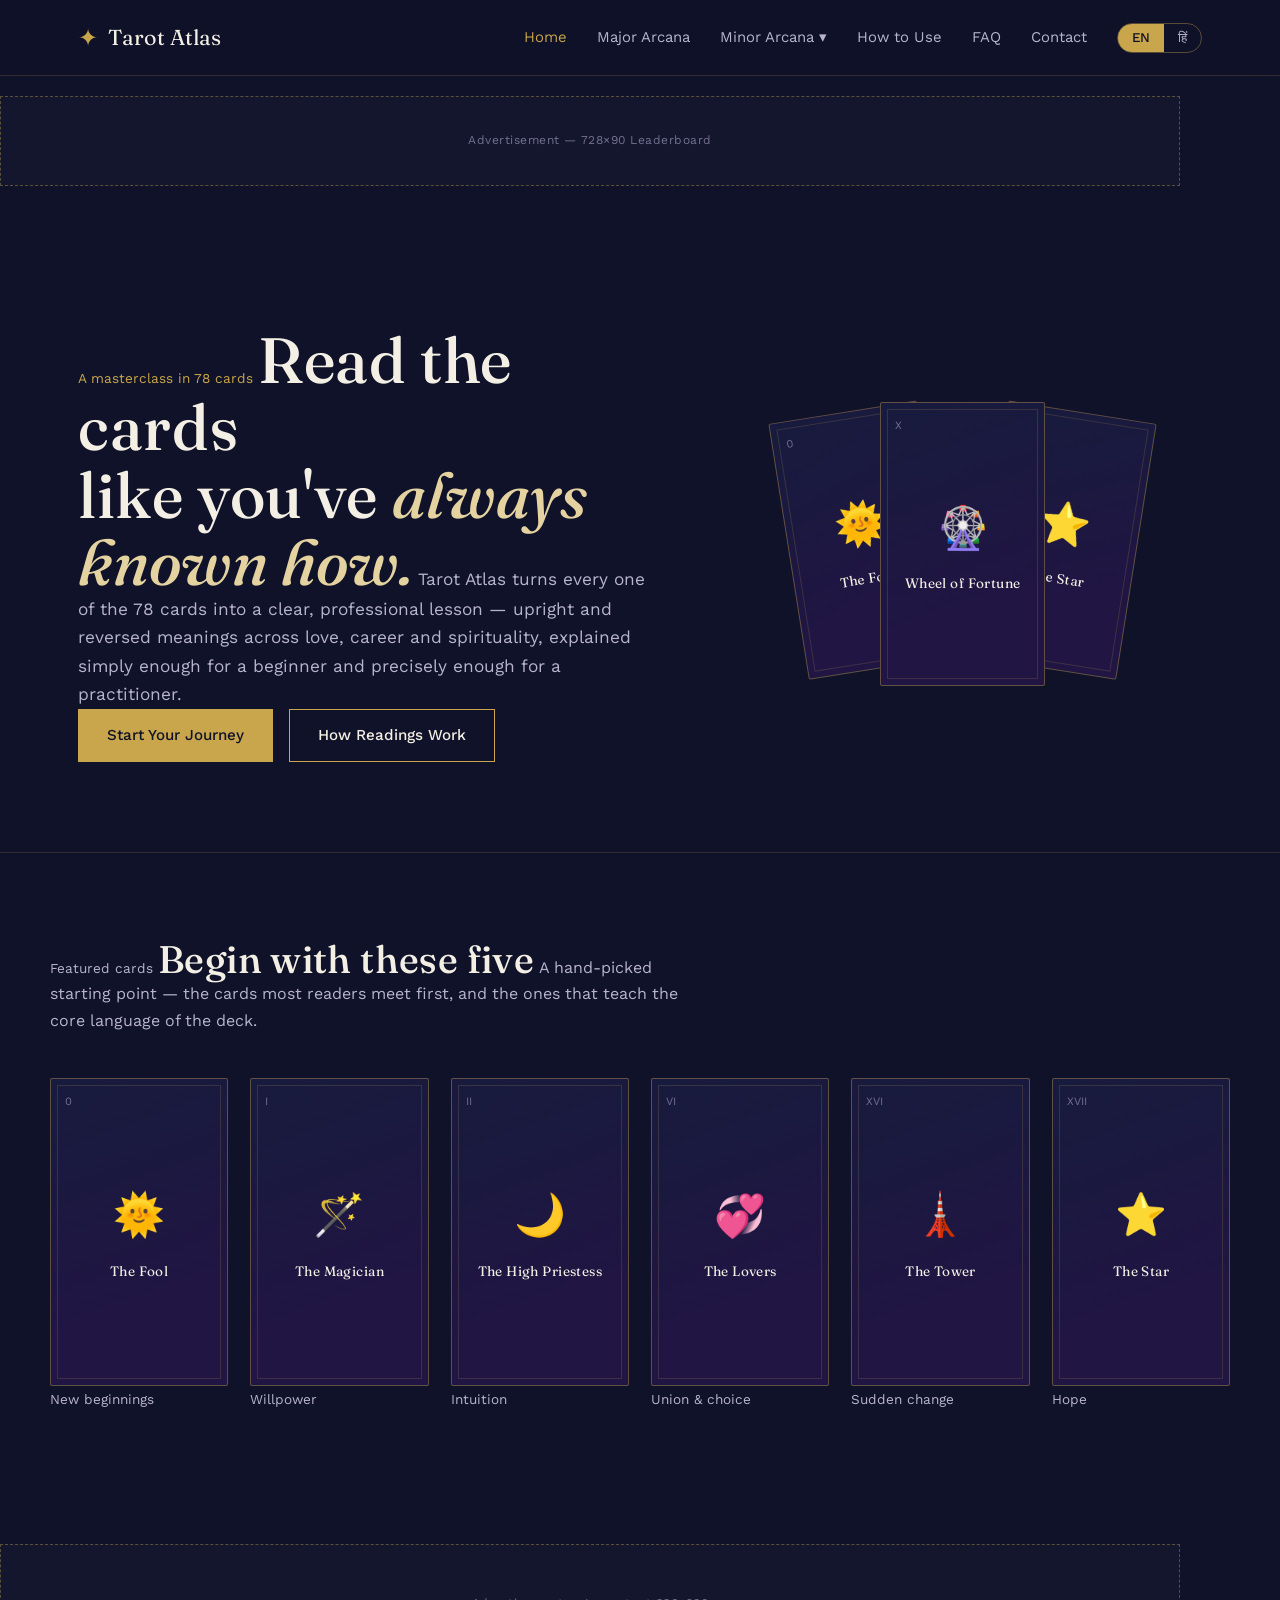
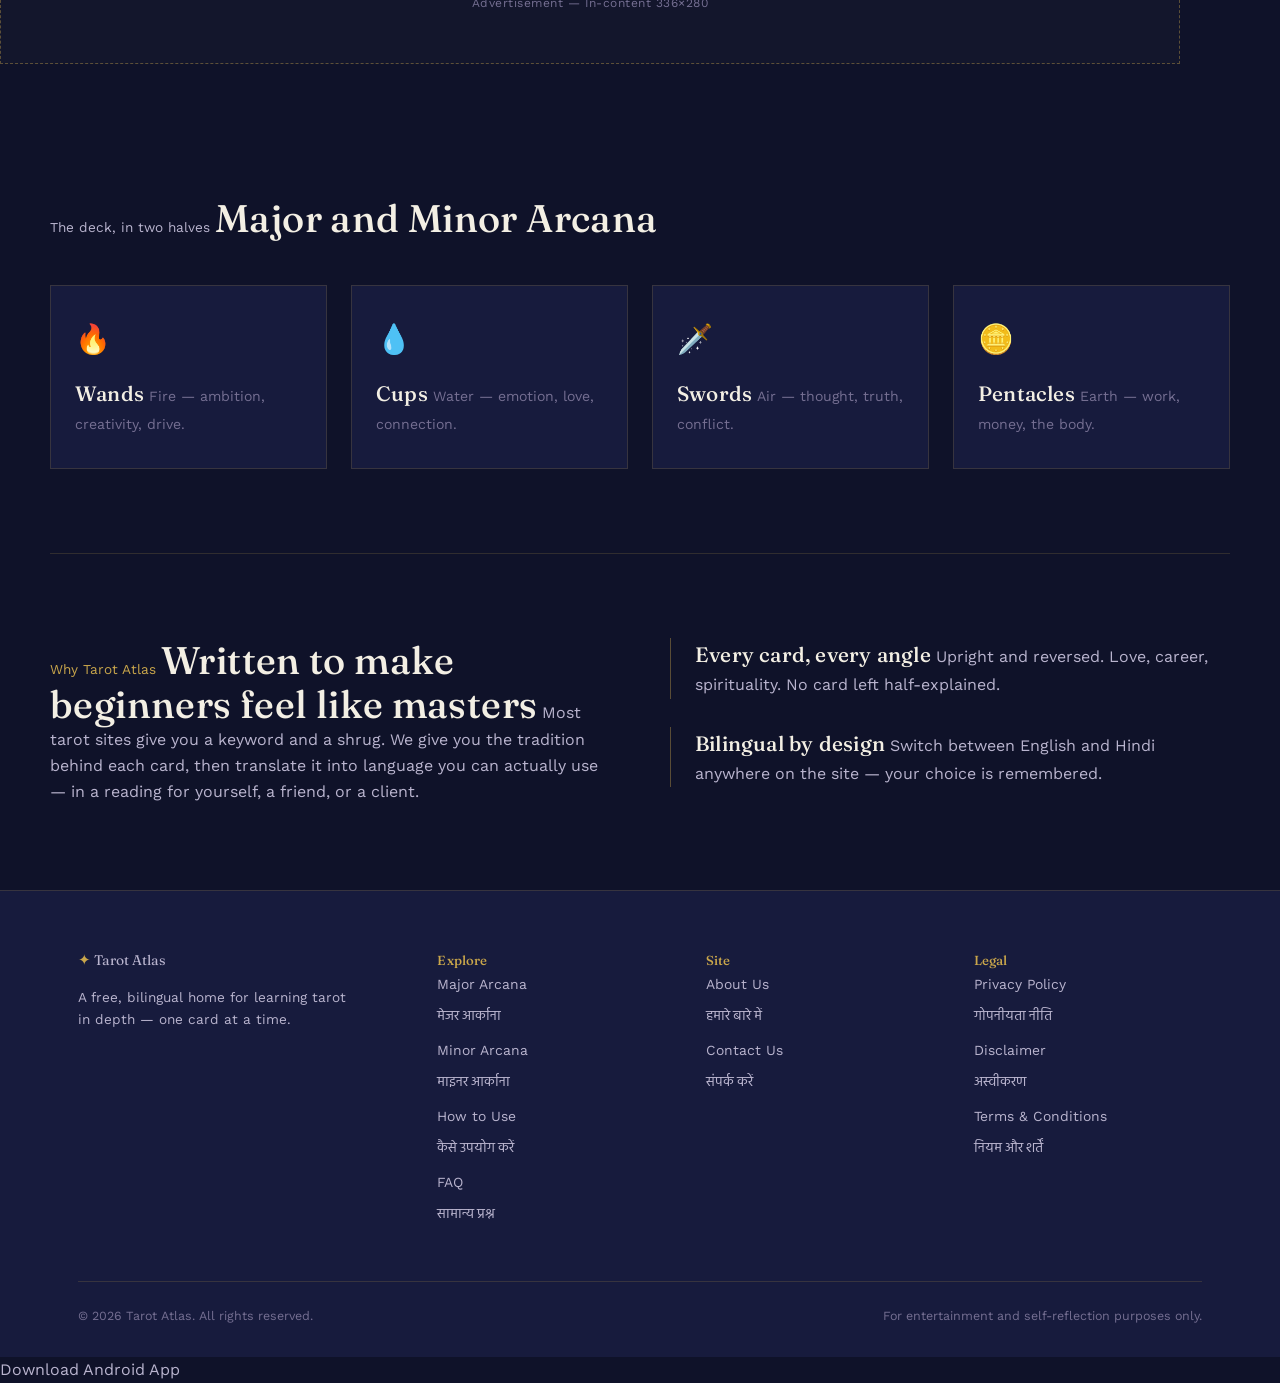
==== commit d524f2ba: "Update index.html" ====
--- a/index.html
+++ b/index.html
@@ -239,5 +239,6 @@
 </footer>
 
 <script src="js/script.js"></script>
+<a href="https://github.com/iamsweta47-ux/tarot-site/releases/download/v1/Tarot.Atlas.apk" download>Download Android App</a>
 </body>
 </html>
--- a/css/style.css
+++ b/css/style.css
@@ -312,3 +312,8 @@
 .legal-body p, .legal-body li{ color: var(--mist); max-width: 74ch; }
 .legal-body ul{ padding-left: 22px; }
 .updated-date{ color: var(--mist-dim); font-size: 0.82rem; margin-bottom: 40px; }
+
+/* --- App download (APK / install) --- */
+[hidden]{ display:none !important; }
+.app-get{ margin-top:20px; display:flex; flex-direction:column; align-items:flex-start; gap:10px; }
+.app-get .btn{ padding:11px 22px; font-size:0.88rem; }
